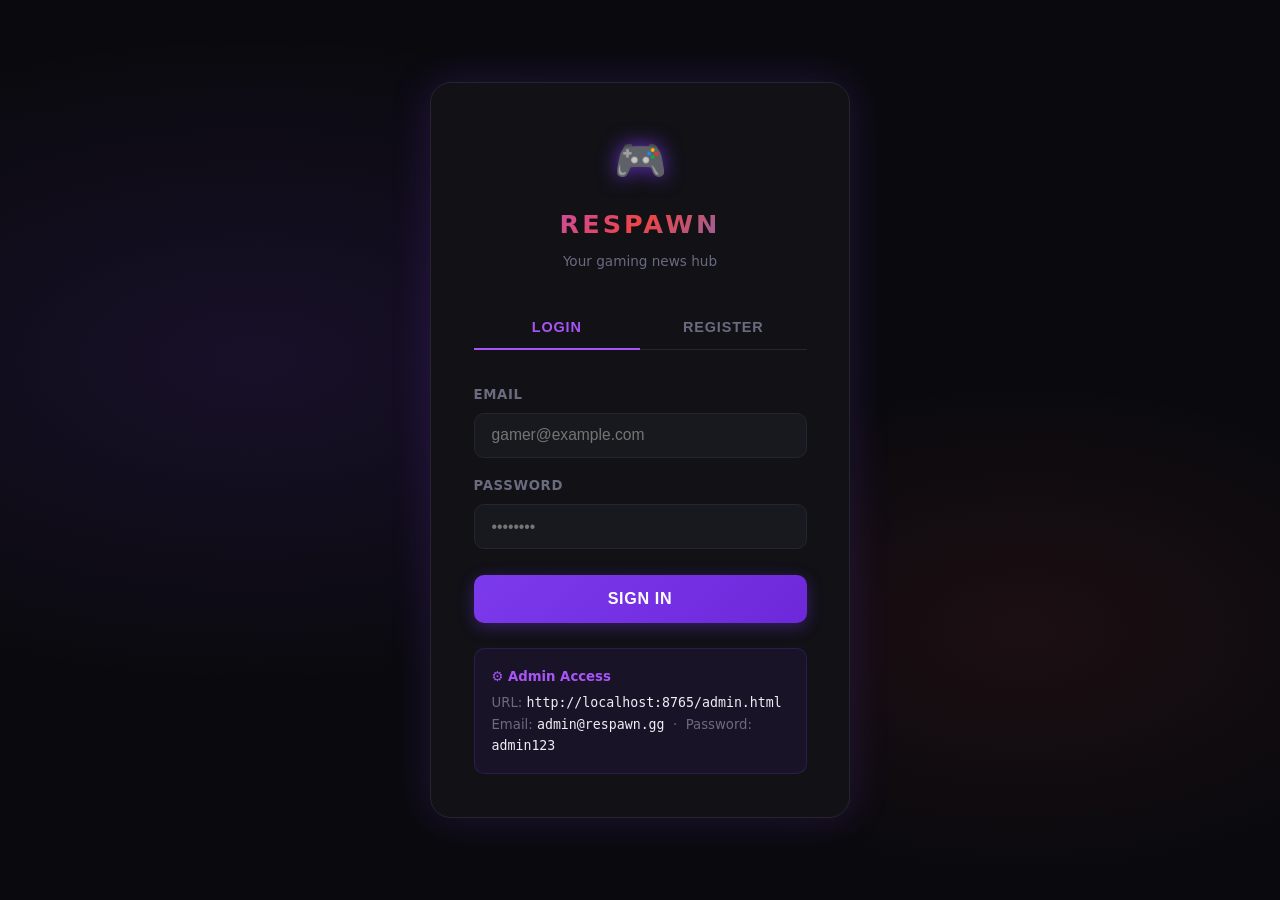
==== frontend/admin.html @ 0dabea5b "Initial commit — RESPAWN News gaming site Full-featured gaming news site: articles, reviews, comment" ====
<!DOCTYPE html>
<html lang="en">
<head>
  <meta charset="UTF-8" />
  <meta name="viewport" content="width=device-width, initial-scale=1.0" />
  <title>RESPAWN — Admin Panel</title>
  <link rel="stylesheet" href="style.css" />
  <style>
    /* ── Admin layout ─────────────────────────────────────────── */
    .admin-wrap {
      min-height: 100vh;
      background: var(--bg);
    }

    /* ── Admin topbar ─────────────────────────────────────────── */
    .admin-topbar {
      background: #0f0f0f;
      border-bottom: 2px solid #a855f7;
      padding: .85rem 2rem;
      display: flex; align-items: center; justify-content: space-between;
      gap: 1rem; position: sticky; top: 0; z-index: 100;
    }
    .admin-brand {
      display: flex; align-items: center; gap: .6rem;
      font-size: 1.1rem; font-weight: 900; letter-spacing: .05em;
      text-decoration: none; color: #fff;
    }
    .admin-brand .badge {
      background: #a855f7; color: #fff;
      font-size: .65rem; font-weight: 700;
      padding: .2rem .55rem; border-radius: 4px;
      letter-spacing: .06em;
    }
    .admin-topbar-right {
      display: flex; align-items: center; gap: 1rem;
    }
    .admin-topbar-right span {
      font-size: .85rem; color: var(--muted);
    }
    .btn-back {
      font-size: .8rem; font-weight: 700; color: var(--muted);
      background: var(--surface); border: 1px solid var(--border);
      padding: .45rem .9rem; border-radius: 6px; cursor: pointer;
      text-decoration: none; transition: color .15s, border-color .15s;
    }
    .btn-back:hover { color: #fff; border-color: #555; }
    .btn-logout-sm {
      font-size: .8rem; font-weight: 700; color: #ef4444;
      background: transparent; border: 1px solid #ef4444;
      padding: .45rem .9rem; border-radius: 6px; cursor: pointer;
      transition: background .15s;
    }
    .btn-logout-sm:hover { background: rgba(239,68,68,.12); }

    /* ── Admin body ───────────────────────────────────────────── */
    .admin-body {
      max-width: 1240px; margin: 0 auto; padding: 2rem 2rem 4rem;
    }

    /* ── Stats bar ────────────────────────────────────────────── */
    .stats-bar {
      display: flex; gap: 1rem; margin-bottom: 2rem; flex-wrap: wrap;
    }
    .stat-card {
      background: var(--surface);
      border: 1px solid var(--border);
      border-radius: 10px; padding: 1rem 1.5rem;
      min-width: 130px; flex: 1;
    }
    .stat-num { font-size: 2rem; font-weight: 900; color: #a855f7; line-height: 1; }
    .stat-label { font-size: .75rem; color: var(--muted); margin-top: .25rem;
                  text-transform: uppercase; letter-spacing: .06em; }

    /* ── Section header ───────────────────────────────────────── */
    .admin-header {
      display: flex; align-items: center; justify-content: space-between;
      margin-bottom: 1.25rem; flex-wrap: wrap; gap: .75rem;
    }
    .admin-title {
      font-size: 1.3rem; font-weight: 900; letter-spacing: -.3px;
    }
    .btn-add {
      background: #a855f7; color: #fff; border: none;
      padding: .6rem 1.25rem; border-radius: 8px;
      font-size: .85rem; font-weight: 700; cursor: pointer;
      display: flex; align-items: center; gap: .4rem;
      transition: background .15s;
    }
    .btn-add:hover { background: #9333ea; }

    /* ── Search + filter bar ──────────────────────────────────── */
    .admin-filters {
      display: flex; gap: .75rem; margin-bottom: 1.25rem; flex-wrap: wrap;
    }
    .admin-search {
      flex: 1; min-width: 180px;
      background: var(--surface); border: 1px solid var(--border);
      color: #fff; border-radius: 8px; padding: .55rem 1rem;
      font-size: .875rem; outline: none;
    }
    .admin-search:focus { border-color: #a855f7; }
    .admin-cat-select {
      background: var(--surface); border: 1px solid var(--border);
      color: #fff; border-radius: 8px; padding: .55rem .9rem;
      font-size: .875rem; outline: none; cursor: pointer;
    }
    .admin-cat-select:focus { border-color: #a855f7; }

    /* ── Articles table ───────────────────────────────────────── */
    .articles-table-wrap {
      background: var(--surface);
      border: 1px solid var(--border);
      border-radius: 12px; overflow: hidden;
    }
    .articles-table {
      width: 100%; border-collapse: collapse;
      font-size: .85rem;
    }
    .articles-table thead { background: #111; }
    .articles-table th {
      padding: .85rem 1rem; text-align: left;
      font-size: .72rem; font-weight: 700;
      text-transform: uppercase; letter-spacing: .07em;
      color: var(--muted); border-bottom: 1px solid var(--border);
      white-space: nowrap;
    }
    .articles-table td {
      padding: .8rem 1rem; border-bottom: 1px solid #1e1e1e;
      vertical-align: middle;
    }
    .articles-table tr:last-child td { border-bottom: none; }
    .articles-table tr:hover td { background: rgba(255,255,255,.025); }

    .col-img { width: 56px; }
    .col-img img { width: 52px; height: 38px; object-fit: cover; border-radius: 5px; display: block; }
    .col-headline { max-width: 320px; }
    .col-headline strong { display: block; line-height: 1.35; margin-bottom: .2rem; }
    .col-headline span { font-size: .75rem; color: var(--muted); }
    .col-cat { white-space: nowrap; }
    .col-score { white-space: nowrap; text-align: center; }
    .col-featured { text-align: center; }
    .col-actions { white-space: nowrap; text-align: right; }

    .feat-badge {
      display: inline-block;
      background: rgba(168,85,247,.2); color: #a855f7;
      font-size: .7rem; font-weight: 700; padding: .2rem .5rem;
      border-radius: 4px; letter-spacing: .04em;
    }
    .score-chip {
      background: rgba(250,204,21,.15); color: #fbbf24;
      font-size: .75rem; font-weight: 700; padding: .15rem .45rem;
      border-radius: 4px;
    }
    .btn-edit, .btn-del {
      padding: .38rem .75rem; border-radius: 6px;
      font-size: .78rem; font-weight: 700; cursor: pointer; border: none;
    }
    .btn-edit {
      background: rgba(168,85,247,.18); color: #a855f7;
      margin-right: .35rem;
      transition: background .15s;
    }
    .btn-edit:hover { background: rgba(168,85,247,.35); }
    .btn-del {
      background: rgba(239,68,68,.15); color: #ef4444;
      transition: background .15s;
    }
    .btn-del:hover { background: rgba(239,68,68,.3); }

    .table-empty {
      text-align: center; padding: 3rem; color: var(--muted); font-size: .95rem;
    }

    /* ── Pagination ───────────────────────────────────────────── */
    .pagination {
      display: flex; justify-content: flex-end; align-items: center;
      gap: .5rem; margin-top: 1rem; font-size: .82rem;
    }
    .page-btn {
      background: var(--surface); border: 1px solid var(--border);
      color: #fff; padding: .35rem .75rem; border-radius: 6px;
      cursor: pointer; font-size: .8rem; transition: border-color .15s;
    }
    .page-btn:hover:not(:disabled) { border-color: #a855f7; }
    .page-btn:disabled { opacity: .35; cursor: not-allowed; }
    .page-btn.active { background: #a855f7; border-color: #a855f7; }
    .page-info { color: var(--muted); }

    /* ── Modal overlay ────────────────────────────────────────── */
    .modal-overlay {
      position: fixed; inset: 0;
      background: rgba(0,0,0,.75);
      display: flex; align-items: center; justify-content: center;
      z-index: 999; opacity: 0; pointer-events: none;
      transition: opacity .2s;
    }
    .modal-overlay.open { opacity: 1; pointer-events: auto; }

    .modal {
      background: #141414;
      border: 1px solid var(--border);
      border-radius: 14px;
      width: min(680px, 96vw);
      max-height: 90vh; overflow-y: auto;
      padding: 2rem;
      transform: translateY(20px);
      transition: transform .2s;
    }
    .modal-overlay.open .modal { transform: translateY(0); }

    .modal-header {
      display: flex; align-items: center; justify-content: space-between;
      margin-bottom: 1.5rem;
    }
    .modal-title { font-size: 1.15rem; font-weight: 900; }
    .modal-close {
      background: none; border: none; color: var(--muted);
      font-size: 1.5rem; cursor: pointer; line-height: 1;
      padding: .1rem .4rem;
    }
    .modal-close:hover { color: #fff; }

    /* ── Form inside modal ────────────────────────────────────── */
    .form-row {
      display: grid; grid-template-columns: 1fr 1fr; gap: 1rem;
      margin-bottom: 1rem;
    }
    .form-row.full { grid-template-columns: 1fr; }
    .form-group label {
      display: block; font-size: .75rem; font-weight: 700;
      color: var(--muted); text-transform: uppercase;
      letter-spacing: .06em; margin-bottom: .4rem;
    }
    .form-group input,
    .form-group select,
    .form-group textarea {
      width: 100%; background: #0e0e0e;
      border: 1px solid var(--border);
      color: #fff; border-radius: 8px;
      padding: .6rem .85rem; font-size: .875rem;
      outline: none; box-sizing: border-box;
      font-family: inherit;
    }
    .form-group input:focus,
    .form-group select:focus,
    .form-group textarea:focus { border-color: #a855f7; }
    .form-group textarea { resize: vertical; min-height: 80px; }
    .form-group select { cursor: pointer; }

    .form-check {
      display: flex; align-items: center; gap: .5rem;
      margin-top: .5rem;
    }
    .form-check input { width: auto; margin: 0; }
    .form-check label {
      font-size: .85rem; color: #ccc;
      text-transform: none; letter-spacing: 0; margin: 0;
    }

    /* Image preview inside form */
    .img-preview-wrap {
      margin-top: .5rem; border-radius: 8px; overflow: hidden;
      height: 90px; background: #0e0e0e;
      border: 1px solid var(--border);
    }
    .img-preview-wrap img {
      width: 100%; height: 100%; object-fit: cover;
      display: block; transition: opacity .2s;
    }

    .modal-footer {
      display: flex; justify-content: flex-end; gap: .75rem;
      margin-top: 1.75rem;
    }
    .btn-cancel {
      background: var(--surface); color: var(--muted);
      border: 1px solid var(--border);
      padding: .6rem 1.25rem; border-radius: 8px;
      font-size: .875rem; font-weight: 700; cursor: pointer;
    }
    .btn-cancel:hover { color: #fff; }
    .btn-save {
      background: #a855f7; color: #fff; border: none;
      padding: .6rem 1.5rem; border-radius: 8px;
      font-size: .875rem; font-weight: 700; cursor: pointer;
      transition: background .15s;
    }
    .btn-save:hover { background: #9333ea; }
    .btn-save:disabled { opacity: .5; cursor: not-allowed; }

    /* ── Delete confirm modal ─────────────────────────────────── */
    .del-modal {
      background: #141414; border: 1px solid var(--border);
      border-radius: 14px; width: min(420px, 94vw);
      padding: 2rem; text-align: center;
    }
    .del-icon { font-size: 2.5rem; margin-bottom: .75rem; }
    .del-modal h3 { font-size: 1.1rem; margin-bottom: .5rem; }
    .del-modal p { color: var(--muted); font-size: .875rem; margin-bottom: 1.5rem; }
    .del-modal-btns { display: flex; gap: .75rem; justify-content: center; }
    .btn-confirm-del {
      background: #ef4444; color: #fff; border: none;
      padding: .6rem 1.5rem; border-radius: 8px;
      font-size: .875rem; font-weight: 700; cursor: pointer;
    }
    .btn-confirm-del:hover { background: #dc2626; }

    /* ── Toast notification ───────────────────────────────────── */
    .toast {
      position: fixed; bottom: 2rem; right: 2rem;
      background: #1e1e1e; border: 1px solid var(--border);
      border-left: 4px solid #a855f7;
      color: #fff; padding: .85rem 1.25rem;
      border-radius: 10px; font-size: .875rem; font-weight: 600;
      z-index: 9999; transform: translateY(100px);
      opacity: 0; transition: transform .3s, opacity .3s;
      max-width: 320px;
    }
    .toast.show { transform: translateY(0); opacity: 1; }
    .toast.error { border-left-color: #ef4444; }
    .toast.success { border-left-color: #22c55e; }
  </style>
</head>
<body>
<div class="admin-wrap">

  <!-- ── Top bar ───────────────────────────────────────────────── -->
  <div class="admin-topbar">
    <a href="home.html" class="admin-brand">
      🎮 RESPAWN <span class="badge">ADMIN</span>
    </a>
    <div class="admin-topbar-right">
      <span id="adminWelcome"></span>
      <a href="home.html" class="btn-back">← Back to Site</a>
      <button class="btn-logout-sm" id="logoutBtn">Logout</button>
    </div>
  </div>

  <!-- ── Body ──────────────────────────────────────────────────── -->
  <div class="admin-body">

    <!-- Stats -->
    <div class="stats-bar" id="statsBar">
      <div class="stat-card"><div class="stat-num" id="statTotal">—</div><div class="stat-label">Total Articles</div></div>
      <div class="stat-card"><div class="stat-num" id="statFeatured">—</div><div class="stat-label">Featured</div></div>
      <div class="stat-card"><div class="stat-num" id="statReviews">—</div><div class="stat-label">Reviews</div></div>
      <div class="stat-card"><div class="stat-num" id="statCategories">—</div><div class="stat-label">Categories</div></div>
    </div>

    <!-- Table header -->
    <div class="admin-header">
      <div class="admin-title">Articles Management</div>
      <button class="btn-add" id="addBtn">＋ New Article</button>
    </div>

    <!-- Filters -->
    <div class="admin-filters">
      <input class="admin-search" id="searchInput" placeholder="🔍  Search articles…" />
      <select class="admin-cat-select" id="catFilter">
        <option value="">All Categories</option>
        <option>PlayStation</option>
        <option>Xbox</option>
        <option>Nintendo</option>
        <option>PC</option>
        <option>eSports</option>
        <option>Mobile</option>
      </select>
    </div>

    <!-- Table -->
    <div class="articles-table-wrap">
      <table class="articles-table">
        <thead>
          <tr>
            <th class="col-img">Img</th>
            <th class="col-headline">Headline</th>
            <th class="col-cat">Category</th>
            <th class="col-score">Score</th>
            <th class="col-featured">Featured</th>
            <th class="col-actions">Actions</th>
          </tr>
        </thead>
        <tbody id="articlesBody">
          <tr><td colspan="6" class="table-empty">Loading articles…</td></tr>
        </tbody>
      </table>
    </div>

    <!-- Pagination -->
    <div class="pagination" id="pagination"></div>

  </div><!-- /admin-body -->
</div><!-- /admin-wrap -->

<!-- ══════════════════════════════════════════════════════════
     Edit / Create Modal
══════════════════════════════════════════════════════════ -->
<div class="modal-overlay" id="editModal">
  <div class="modal">
    <div class="modal-header">
      <div class="modal-title" id="modalTitle">New Article</div>
      <button class="modal-close" id="modalClose">×</button>
    </div>

    <form id="articleForm" autocomplete="off">
      <input type="hidden" id="fieldId" />

      <div class="form-row">
        <div class="form-group">
          <label>Category *</label>
          <select id="fieldCategory" required>
            <option value="">— Select —</option>
            <option>PlayStation</option>
            <option>Xbox</option>
            <option>Nintendo</option>
            <option>PC</option>
            <option>eSports</option>
            <option>Mobile</option>
          </select>
        </div>
        <div class="form-group">
          <label>Tag *</label>
          <input id="fieldTag" type="text" placeholder="e.g. PS5, Review, Xbox Series X" required />
        </div>
      </div>

      <div class="form-row full">
        <div class="form-group">
          <label>Headline *</label>
          <input id="fieldHeadline" type="text" placeholder="Article title…" required />
        </div>
      </div>

      <div class="form-row full">
        <div class="form-group">
          <label>Summary *</label>
          <textarea id="fieldSummary" placeholder="Short article summary…" required></textarea>
        </div>
      </div>

      <div class="form-row">
        <div class="form-group">
          <label>Author *</label>
          <input id="fieldAuthor" type="text" placeholder="Author name" required />
        </div>
        <div class="form-group">
          <label>Date *</label>
          <input id="fieldDate" type="text" placeholder="e.g. Apr 12, 2026" required />
        </div>
      </div>

      <div class="form-row">
        <div class="form-group">
          <label>Score (optional, 0–10)</label>
          <input id="fieldScore" type="number" step="0.1" min="0" max="10" placeholder="Leave blank if N/A" />
        </div>
        <div class="form-group" style="display:flex;flex-direction:column;justify-content:flex-end;">
          <div class="form-check">
            <input id="fieldFeatured" type="checkbox" />
            <label for="fieldFeatured">Featured article (shown in hero)</label>
          </div>
        </div>
      </div>

      <div class="form-row full">
        <div class="form-group">
          <label>Image URL *</label>
          <input id="fieldImage" type="url" placeholder="https://…" required />
          <div class="img-preview-wrap" id="imgPreviewWrap">
            <img id="imgPreview" src="" alt="" />
          </div>
        </div>
      </div>

      <div class="form-row full">
        <div class="form-group">
          <label>Article Body</label>
          <textarea id="fieldBody" placeholder="Full article text… (separate paragraphs with a blank line)" style="min-height:160px"></textarea>
        </div>
      </div>
    </form>

    <div class="modal-footer">
      <button class="btn-cancel" id="modalCancel">Cancel</button>
      <button class="btn-save" id="savBtn">Save Article</button>
    </div>
  </div>
</div>

<!-- ══════════════════════════════════════════════════════════
     Delete Confirm Modal
══════════════════════════════════════════════════════════ -->
<div class="modal-overlay" id="delModal">
  <div class="del-modal">
    <div class="del-icon">🗑️</div>
    <h3>Delete Article?</h3>
    <p id="delModalMsg">This action cannot be undone.</p>
    <div class="del-modal-btns">
      <button class="btn-cancel" id="delCancel">Cancel</button>
      <button class="btn-confirm-del" id="delConfirm">Delete</button>
    </div>
  </div>
</div>

<!-- ── Toast ──────────────────────────────────────────────── -->
<div class="toast" id="toast"></div>

<!-- ─────────────────────────────────────────────────────────
     Script
───────────────────────────────────────────────────────── -->
<script>
const API = 'http://localhost:8765';
const PER_PAGE = 15;

// ── Auth guard — must be logged in AND role=admin ──────────────────────────
const token = localStorage.getItem('respawn_token');
const user  = JSON.parse(localStorage.getItem('respawn_user') || '{}');

if (!token || user.role !== 'admin') {
  alert('Access denied. Admin role required.');
  window.location.replace('index.html');
}

document.getElementById('adminWelcome').textContent = 'Welcome, ' + (user.username || 'Admin');

document.getElementById('logoutBtn').addEventListener('click', async () => {
  await fetch(API + '/api/auth/logout', {
    method: 'POST',
    headers: { Authorization: 'Bearer ' + token }
  }).catch(() => {});
  localStorage.clear();
  window.location.replace('index.html');
});

// ── API helpers ────────────────────────────────────────────────────────────
async function apiReq(path, options = {}) {
  return fetch(API + path, {
    ...options,
    headers: {
      'Content-Type': 'application/json',
      Authorization: 'Bearer ' + token,
      ...(options.headers || {}),
    },
  });
}

// ── Toast ──────────────────────────────────────────────────────────────────
let _toastTimer = null;
function showToast(msg, type = 'success') {
  const t = document.getElementById('toast');
  t.textContent = msg;
  t.className = 'toast show ' + type;
  clearTimeout(_toastTimer);
  _toastTimer = setTimeout(() => t.classList.remove('show'), 3200);
}

// ── State ──────────────────────────────────────────────────────────────────
let allArticles = [];     // full list from API
let filtered    = [];     // after search/cat filter
let currentPage = 1;

// ── Load articles ──────────────────────────────────────────────────────────
async function loadArticles() {
  try {
    const res  = await apiReq('/api/admin/news');
    const data = await res.json();
    if (!res.ok) throw new Error(data.error || 'Failed');
    allArticles = data.articles || [];
    applyFilters();
    updateStats();
  } catch (e) {
    document.getElementById('articlesBody').innerHTML =
      `<tr><td colspan="6" class="table-empty" style="color:#ef4444">Error: ${esc(e.message)}</td></tr>`;
  }
}

// ── Stats ──────────────────────────────────────────────────────────────────
function updateStats() {
  document.getElementById('statTotal').textContent    = allArticles.length;
  document.getElementById('statFeatured').textContent = allArticles.filter(a => a.featured).length;
  document.getElementById('statReviews').textContent  = allArticles.filter(a => a.score !== null && a.score !== undefined).length;
  const cats = new Set(allArticles.map(a => a.category));
  document.getElementById('statCategories').textContent = cats.size;
}

// ── Filters ────────────────────────────────────────────────────────────────
function applyFilters() {
  const q   = document.getElementById('searchInput').value.trim().toLowerCase();
  const cat = document.getElementById('catFilter').value;

  filtered = allArticles.filter(a => {
    const matchCat = !cat || a.category === cat;
    const matchQ   = !q || a.headline.toLowerCase().includes(q) ||
                          a.author.toLowerCase().includes(q) ||
                          a.tag.toLowerCase().includes(q);
    return matchCat && matchQ;
  });

  currentPage = 1;
  renderTable();
  renderPagination();
}

document.getElementById('searchInput').addEventListener('input', applyFilters);
document.getElementById('catFilter').addEventListener('change', applyFilters);

// ── Table render ───────────────────────────────────────────────────────────
function renderTable() {
  const tbody = document.getElementById('articlesBody');
  if (!filtered.length) {
    tbody.innerHTML = '<tr><td colspan="6" class="table-empty">No articles found.</td></tr>';
    return;
  }

  const start  = (currentPage - 1) * PER_PAGE;
  const paged  = filtered.slice(start, start + PER_PAGE);

  tbody.innerHTML = paged.map(a => `
    <tr>
      <td class="col-img">
        <img src="${esc(a.image)}" alt="" onerror="this.style.opacity=.2" />
      </td>
      <td class="col-headline">
        <strong>${esc(a.headline)}</strong>
        <span>${esc(a.author)} · ${esc(a.date)}</span>
      </td>
      <td class="col-cat">
        <span class="tile__tag ${esc(a.tag_class)}">${esc(a.category)}</span>
      </td>
      <td class="col-score">
        ${a.score !== null && a.score !== undefined
          ? `<span class="score-chip">⭐ ${Number(a.score).toFixed(1)}</span>`
          : '<span style="color:#444">—</span>'}
      </td>
      <td class="col-featured">
        ${a.featured ? '<span class="feat-badge">★ Featured</span>' : '<span style="color:#333">—</span>'}
      </td>
      <td class="col-actions">
        <button class="btn-edit" onclick="openEdit(${a.id})">✏️ Edit</button>
        <button class="btn-del"  onclick="openDelete(${a.id})">🗑️ Del</button>
      </td>
    </tr>
  `).join('');
}

// ── Pagination ─────────────────────────────────────────────────────────────
function renderPagination() {
  const total = Math.ceil(filtered.length / PER_PAGE);
  const pag   = document.getElementById('pagination');

  if (total <= 1) { pag.innerHTML = ''; return; }

  let html = `<span class="page-info">${filtered.length} articles</span> `;
  html += `<button class="page-btn" onclick="goPage(${currentPage-1})" ${currentPage===1?'disabled':''}>‹</button> `;

  for (let i = 1; i <= total; i++) {
    html += `<button class="page-btn ${i===currentPage?'active':''}" onclick="goPage(${i})">${i}</button> `;
  }
  html += `<button class="page-btn" onclick="goPage(${currentPage+1})" ${currentPage===total?'disabled':''}>›</button>`;
  pag.innerHTML = html;
}

function goPage(n) {
  const total = Math.ceil(filtered.length / PER_PAGE);
  if (n < 1 || n > total) return;
  currentPage = n;
  renderTable();
  renderPagination();
  window.scrollTo({ top: 0, behavior: 'smooth' });
}

// ── Escape HTML ────────────────────────────────────────────────────────────
function esc(s) {
  return String(s || '').replace(/&/g,'&amp;').replace(/</g,'&lt;').replace(/>/g,'&gt;').replace(/"/g,'&quot;');
}

// ── Modal open/close ───────────────────────────────────────────────────────
const editModal = document.getElementById('editModal');

function openModal() { editModal.classList.add('open'); }
function closeModal() {
  editModal.classList.remove('open');
  document.getElementById('articleForm').reset();
  document.getElementById('fieldId').value = '';
  document.getElementById('imgPreview').src = '';
}

document.getElementById('modalClose').addEventListener('click',  closeModal);
document.getElementById('modalCancel').addEventListener('click', closeModal);
editModal.addEventListener('click', e => { if (e.target === editModal) closeModal(); });

// ── Open create ────────────────────────────────────────────────────────────
document.getElementById('addBtn').addEventListener('click', () => {
  document.getElementById('modalTitle').textContent = '✨ New Article';
  document.getElementById('fieldDate').value = new Date().toLocaleDateString('en-US', { month:'short', day:'numeric', year:'numeric' });
  openModal();
});

// ── Open edit ──────────────────────────────────────────────────────────────
function openEdit(id) {
  const a = allArticles.find(x => x.id === id);
  if (!a) return;
  document.getElementById('modalTitle').textContent  = '✏️ Edit Article';
  document.getElementById('fieldId').value           = a.id;
  document.getElementById('fieldCategory').value     = a.category;
  document.getElementById('fieldTag').value          = a.tag;
  document.getElementById('fieldHeadline').value     = a.headline;
  document.getElementById('fieldSummary').value      = a.summary;
  document.getElementById('fieldAuthor').value       = a.author;
  document.getElementById('fieldDate').value         = a.date;
  document.getElementById('fieldScore').value        = a.score ?? '';
  document.getElementById('fieldFeatured').checked   = !!a.featured;
  document.getElementById('fieldImage').value        = a.image;
  document.getElementById('imgPreview').src          = a.image;
  document.getElementById('fieldBody').value         = a.body || '';
  openModal();
}

// ── Live image preview ─────────────────────────────────────────────────────
document.getElementById('fieldImage').addEventListener('input', e => {
  document.getElementById('imgPreview').src = e.target.value;
});

// ── Save (create or update) ────────────────────────────────────────────────
document.getElementById('savBtn').addEventListener('click', async () => {
  const form = document.getElementById('articleForm');
  if (!form.reportValidity()) return;

  const id       = document.getElementById('fieldId').value;
  const category = document.getElementById('fieldCategory').value;
  const scoreVal = document.getElementById('fieldScore').value.trim();

  const payload = {
    category,
    tag:      document.getElementById('fieldTag').value.trim(),
    headline: document.getElementById('fieldHeadline').value.trim(),
    summary:  document.getElementById('fieldSummary').value.trim(),
    author:   document.getElementById('fieldAuthor').value.trim(),
    date:     document.getElementById('fieldDate').value.trim(),
    image:    document.getElementById('fieldImage').value.trim(),
    score:    scoreVal !== '' ? parseFloat(scoreVal) : null,
    featured: document.getElementById('fieldFeatured').checked,
    body:     document.getElementById('fieldBody').value.trim(),
  };

  const btn = document.getElementById('savBtn');
  btn.disabled = true; btn.textContent = 'Saving…';

  try {
    let res;
    if (id) {
      res = await apiReq(`/api/admin/news/${id}`, { method: 'PUT', body: JSON.stringify(payload) });
    } else {
      res = await apiReq('/api/admin/news', { method: 'POST', body: JSON.stringify(payload) });
    }

    const data = await res.json();
    if (!res.ok) throw new Error(data.error || 'Save failed');

    closeModal();
    await loadArticles();
    showToast(id ? '✅ Article updated successfully' : '✅ Article created successfully', 'success');
  } catch (e) {
    showToast('❌ ' + e.message, 'error');
  } finally {
    btn.disabled = false; btn.textContent = 'Save Article';
  }
});

// ── Delete flow ────────────────────────────────────────────────────────────
const delModal = document.getElementById('delModal');
let pendingDeleteId = null;

function openDelete(id) {
  const a = allArticles.find(x => x.id === id);
  pendingDeleteId = id;
  document.getElementById('delModalMsg').textContent =
    `"${a ? a.headline : 'this article'}" will be permanently removed.`;
  delModal.classList.add('open');
}

document.getElementById('delCancel').addEventListener('click', () => {
  delModal.classList.remove('open');
  pendingDeleteId = null;
});
delModal.addEventListener('click', e => {
  if (e.target === delModal) { delModal.classList.remove('open'); pendingDeleteId = null; }
});

document.getElementById('delConfirm').addEventListener('click', async () => {
  if (!pendingDeleteId) return;
  const btn = document.getElementById('delConfirm');
  btn.disabled = true; btn.textContent = 'Deleting…';
  try {
    const res = await apiReq(`/api/admin/news/${pendingDeleteId}`, { method: 'DELETE' });
    const data = await res.json();
    if (!res.ok) throw new Error(data.error || 'Delete failed');
    delModal.classList.remove('open');
    pendingDeleteId = null;
    await loadArticles();
    showToast('🗑️ Article deleted', 'success');
  } catch (e) {
    showToast('❌ ' + e.message, 'error');
  } finally {
    btn.disabled = false; btn.textContent = 'Delete';
  }
});

// ── Boot ───────────────────────────────────────────────────────────────────
loadArticles();
</script>

</body>
</html>
---- frontend/style.css ----
/* ══════════════════════════════════════════════════════
   RESPAWN NEWS — Global Styles
   ══════════════════════════════════════════════════════ */

*, *::before, *::after { box-sizing: border-box; margin: 0; padding: 0; }

:root {
  --bg:        #0a0a0e;
  --surface:   #111116;
  --surface2:  #18181f;
  --border:    #252530;
  --accent:    #7c3aed;
  --accent2:   #ef4444;
  --accent3:   #22c55e;
  --accent4:   #3b82f6;
  --text:      #eeeef4;
  --muted:     #6b6b80;
  --tag-bg:    rgba(124,58,237,.15);
  --tag-text:  #b08aff;
  --radius:    14px;
  --glow:      0 0 40px rgba(124,58,237,.2);
}

html {
  scroll-behavior: smooth;
  font-size: 17px;
}

body {
  font-family: 'Segoe UI', system-ui, -apple-system, sans-serif;
  background-color: var(--bg);
  background-image:
    radial-gradient(circle at 1px 1px, rgba(124,58,237,.07) 1px, transparent 0),
    radial-gradient(circle at 17px 17px, rgba(124,58,237,.04) 1px, transparent 0);
  background-size: 32px 32px;
  color: var(--text);
  min-height: 100vh;
  line-height: 1.65;
}

::-webkit-scrollbar { width: 6px; }
::-webkit-scrollbar-track { background: var(--bg); }
::-webkit-scrollbar-thumb { background: var(--border); border-radius: 3px; }

a { color: inherit; text-decoration: none; }

/* ── Navbar ─────────────────────────────────────────────── */
nav {
  position: sticky; top: 0; z-index: 100;
  background: rgba(10,10,14,.88);
  backdrop-filter: blur(18px);
  border-bottom: 1px solid var(--border);
  padding: 0 2rem;
  display: flex; align-items: center; justify-content: space-between;
  height: 60px;
}

.nav-logo {
  font-size: 1.22rem; font-weight: 900;
  letter-spacing: 2px; text-transform: uppercase;
  color: var(--text);
  display: flex; align-items: center; gap: .55rem;
  text-decoration: none;
}

.nav-logo .controller-icon {
  font-size: 1.3rem;
  filter: drop-shadow(0 0 6px rgba(124,58,237,.8));
  animation: float 3s ease-in-out infinite;
}

.nav-logo .brand-text {
  background: linear-gradient(135deg, #a855f7, #ef4444, #3b82f6);
  -webkit-background-clip: text; -webkit-text-fill-color: transparent;
  background-clip: text;
}

@keyframes float {
  0%,100% { transform: translateY(0); }
  50%      { transform: translateY(-4px); }
}

.nav-links {
  display: flex; align-items: center; gap: .25rem;
}

.nav-links a {
  padding: .4rem .9rem;
  border-radius: 8px;
  font-size: .8rem; font-weight: 600;
  letter-spacing: .04em; text-transform: uppercase;
  color: var(--muted);
  transition: color .2s, background .2s;
}

.nav-links a:hover,
.nav-links a.active {
  color: var(--text); background: var(--surface2);
}

.nav-links a.active {
  color: #a855f7;
}

.nav-right {
  display: flex; align-items: center; gap: .75rem;
}

.nav-user {
  display: flex; align-items: center; gap: .5rem;
  font-size: .82rem; color: var(--muted);
}

.nav-avatar {
  width: 32px; height: 32px;
  border-radius: 50%;
  background: linear-gradient(135deg, #7c3aed, #ef4444);
  display: flex; align-items: center; justify-content: center;
  font-size: .85rem; font-weight: 700; color: #fff;
}

.btn-logout {
  padding: .35rem .8rem;
  border: 1px solid var(--border);
  background: transparent;
  color: var(--muted);
  border-radius: 8px;
  font-size: .75rem; font-weight: 600;
  letter-spacing: .04em; text-transform: uppercase;
  cursor: pointer;
  transition: color .2s, border-color .2s;
}
.btn-logout:hover { color: var(--text); border-color: var(--text); }

.btn-admin {
  padding: .35rem .8rem;
  border: 1px solid #a855f7;
  background: rgba(168,85,247,.12);
  color: #a855f7;
  border-radius: 7px;
  font-size: .78rem;
  font-weight: 700;
  cursor: pointer;
  text-decoration: none;
  transition: background .2s, color .2s;
}
.btn-admin:hover { background: rgba(168,85,247,.3); color: #fff; }

/* ── Page wrapper ────────────────────────────────────────── */
.page { max-width: 1200px; margin: 0 auto; padding: 2rem; }

/* ── Section title ───────────────────────────────────────── */
.section-title {
  font-size: .88rem; font-weight: 800;
  letter-spacing: .1em; text-transform: uppercase;
  color: var(--muted);
  margin-bottom: 1.2rem;
  display: flex; align-items: center; gap: .7rem;
}
.section-title::after {
  content: ''; flex: 1; height: 1px; background: var(--border);
}

/* ── Tags ────────────────────────────────────────────────── */
.tile__tag {
  display: inline-flex; align-items: center; gap: .3rem;
  background: var(--tag-bg); color: var(--tag-text);
  font-size: .7rem; font-weight: 800;
  letter-spacing: .08em; text-transform: uppercase;
  padding: .25rem .65rem; border-radius: 4px; margin-bottom: .75rem;
}
.tag-ps      { background: rgba(29,78,216,.2);   color: #93c5fd; }
.tag-xbox    { background: rgba(21,128,61,.2);   color: #86efac; }
.tag-nin     { background: rgba(220,38,38,.2);   color: #fca5a5; }
.tag-pc      { background: rgba(37,99,235,.2);   color: #bfdbfe; }
.tag-esports { background: rgba(147,51,234,.2);  color: #d8b4fe; }
.tag-mobile  { background: rgba(217,119,6,.2);   color: #fcd34d; }

/* ── Featured grid ───────────────────────────────────────── */
.featured-grid {
  display: grid;
  grid-template-columns: 2fr 1fr;
  grid-template-rows: auto auto;
  gap: 2px;
  background: var(--border);
  border: 1px solid var(--border);
  border-radius: var(--radius);
  overflow: hidden;
  margin-bottom: 2.5rem;
}

.tile {
  background: var(--surface); position: relative;
  overflow: hidden; cursor: pointer;
  transition: background .2s;
}
.tile:hover { background: var(--surface2); }

.tile--hero {
  grid-row: 1 / 3;
  min-height: 500px;
  display: flex; flex-direction: column; justify-content: flex-end;
}

.tile__img {
  position: absolute; inset: 0; width: 100%; height: 100%;
  object-fit: cover; opacity: .4;
  transition: opacity .4s, transform .5s;
}
.tile:hover .tile__img { opacity: .52; transform: scale(1.04); }

.tile--hero::before {
  content: ''; position: absolute; inset: 0;
  background: linear-gradient(to top, rgba(10,10,14,.98) 38%, rgba(10,10,14,.2) 100%);
  z-index: 1;
}
.tile--sm::before {
  content: ''; position: absolute; inset: 0;
  background: linear-gradient(to top, rgba(10,10,14,.96) 30%, transparent 100%);
  z-index: 1;
}
.tile--sm {
  min-height: 242px;
  display: flex; flex-direction: column; justify-content: flex-end;
}
.tile__body { position: relative; z-index: 2; padding: 1.7rem; }
.tile__headline {
  font-size: 1.45rem; font-weight: 800;
  line-height: 1.2; letter-spacing: -.4px;
  margin-bottom: .5rem; color: var(--text);
}
.tile--sm .tile__headline { font-size: 1.02rem; font-weight: 700; }
.tile__meta {
  display: flex; align-items: center; gap: .55rem;
  font-size: .75rem; color: var(--muted);
}
.tile__meta .sep { opacity: .4; }
.tile__read-btn {
  margin-top: 1rem;
  display: inline-flex; align-items: center; gap: .4rem;
  font-size: .8rem; font-weight: 700; color: #a855f7;
  letter-spacing: .04em; text-transform: uppercase;
  transition: gap .2s;
}
.tile:hover .tile__read-btn { gap: .7rem; }
.tile--hero .tile__body::before {
  content: ''; display: block;
  width: 40px; height: 3px;
  background: linear-gradient(90deg, #a855f7, #ef4444);
  border-radius: 2px; margin-bottom: 1rem;
}
.score-badge {
  position: absolute; top: 1.2rem; right: 1.2rem; z-index: 3;
  background: rgba(10,10,14,.75); backdrop-filter: blur(6px);
  border: 1px solid rgba(255,255,255,.1);
  border-radius: 8px; padding: .4rem .7rem; text-align: center;
}
.score-badge .score-num {
  font-size: 1.5rem; font-weight: 900; line-height: 1; color: #facc15;
}
.score-badge .score-label {
  font-size: .6rem; font-weight: 700;
  letter-spacing: .06em; text-transform: uppercase; color: var(--muted);
}

/* ── Sub-news grid ───────────────────────────────────────── */
.sub-grid {
  display: grid;
  grid-template-columns: repeat(auto-fill, minmax(290px, 1fr));
  gap: 1.1rem;
}

.card {
  background: var(--surface);
  border: 1px solid var(--border);
  border-radius: var(--radius);
  overflow: hidden; cursor: pointer;
  transition: transform .22s, box-shadow .22s, border-color .22s;
  display: flex; flex-direction: column;
}
.card:hover {
  transform: translateY(-4px);
  box-shadow: 0 12px 32px rgba(0,0,0,.4);
  border-color: rgba(124,58,237,.35);
}
.card__img-wrap { width: 100%; height: 180px; overflow: hidden; position: relative; }
.card__img { width: 100%; height: 100%; object-fit: cover; opacity: .75; transition: opacity .3s, transform .4s; }
.card:hover .card__img { opacity: .9; transform: scale(1.05); }
.card__body { padding: 1.1rem; flex: 1; display: flex; flex-direction: column; }
.card__headline {
  font-size: .97rem; font-weight: 700; line-height: 1.3;
  margin-bottom: .5rem; flex: 1;
}
.card__summary { font-size: .8rem; color: var(--muted); line-height: 1.5; margin-bottom: .75rem; }
.card__meta { font-size: .72rem; color: var(--muted); display: flex; gap: .5rem; align-items: center; }
.card__score {
  margin-left: auto;
  font-size: .85rem; font-weight: 800; color: #facc15;
}

/* ── Category nav bar ────────────────────────────────────── */
.cat-bar {
  display: flex; gap: .5rem; margin-bottom: 2rem;
  flex-wrap: wrap;
}
.cat-btn {
  padding: .45rem 1.1rem;
  border: 1px solid var(--border);
  background: var(--surface);
  color: var(--muted);
  border-radius: 999px;
  font-size: .78rem; font-weight: 700;
  letter-spacing: .04em; text-transform: uppercase;
  cursor: pointer;
  transition: all .2s;
}
.cat-btn:hover, .cat-btn.active {
  background: var(--accent); border-color: var(--accent);
  color: #fff; box-shadow: 0 0 16px rgba(124,58,237,.4);
}

/* ── Category header ─────────────────────────────────────── */
.cat-header {
  padding: 3rem 0 2rem;
  border-bottom: 1px solid var(--border);
  margin-bottom: 2rem;
}
.cat-header__eyebrow {
  font-size: .75rem; font-weight: 800;
  letter-spacing: .14em; text-transform: uppercase;
  color: var(--muted); margin-bottom: .5rem;
}
.cat-header__title {
  font-size: 2.8rem; font-weight: 900;
  letter-spacing: -1px; line-height: 1;
}
.cat-header__count { font-size: .85rem; color: var(--muted); margin-top: .5rem; }

/* ── Auth page ───────────────────────────────────────────── */
.auth-wrap {
  min-height: 100vh;
  display: flex; align-items: center; justify-content: center;
  background:
    radial-gradient(ellipse 80% 60% at 20% 40%, rgba(124,58,237,.12) 0%, transparent 60%),
    radial-gradient(ellipse 60% 50% at 80% 70%, rgba(239,68,68,.08) 0%, transparent 55%),
    var(--bg);
  padding: 2rem;
}

.auth-card {
  width: 100%; max-width: 420px;
  background: var(--surface);
  border: 1px solid var(--border);
  border-radius: calc(var(--radius) * 1.5);
  padding: 2.5rem;
  box-shadow: var(--glow);
}

.auth-logo {
  text-align: center; margin-bottom: 2rem;
}
.auth-logo .icon { font-size: 2.5rem; display: block; margin-bottom: .4rem;
  filter: drop-shadow(0 0 10px rgba(124,58,237,.8)); animation: float 3s ease-in-out infinite; }
.auth-logo h1 {
  font-size: 1.5rem; font-weight: 900; letter-spacing: 3px; text-transform: uppercase;
  background: linear-gradient(135deg, #a855f7, #ef4444, #3b82f6);
  -webkit-background-clip: text; -webkit-text-fill-color: transparent; background-clip: text;
}
.auth-logo p { font-size: .8rem; color: var(--muted); margin-top: .3rem; }

.auth-tabs {
  display: flex; border-bottom: 1px solid var(--border); margin-bottom: 2rem;
}
.auth-tab {
  flex: 1; padding: .75rem;
  background: none; border: none; border-bottom: 2px solid transparent;
  color: var(--muted); font-size: .85rem; font-weight: 700;
  letter-spacing: .06em; text-transform: uppercase;
  cursor: pointer; transition: color .2s, border-color .2s;
  margin-bottom: -1px;
}
.auth-tab.active { color: #a855f7; border-bottom-color: #a855f7; }

.auth-form { display: none; flex-direction: column; gap: 1rem; }
.auth-form.visible { display: flex; }

.form-group { display: flex; flex-direction: column; gap: .4rem; }
.form-group label { font-size: .78rem; font-weight: 600; letter-spacing: .05em; text-transform: uppercase; color: var(--muted); }
.form-group input {
  background: var(--surface2);
  border: 1px solid var(--border);
  border-radius: 10px;
  padding: .75rem 1rem;
  color: var(--text); font-size: .92rem;
  transition: border-color .2s, box-shadow .2s;
  outline: none;
}
.form-group input:focus {
  border-color: #7c3aed;
  box-shadow: 0 0 0 3px rgba(124,58,237,.15);
}

.btn-primary {
  margin-top: .5rem;
  padding: .85rem;
  background: linear-gradient(135deg, #7c3aed, #6d28d9);
  border: none; border-radius: 10px;
  color: #fff; font-size: .95rem; font-weight: 700;
  letter-spacing: .04em; text-transform: uppercase;
  cursor: pointer;
  transition: opacity .2s, transform .15s, box-shadow .2s;
  box-shadow: 0 4px 16px rgba(124,58,237,.35);
}
.btn-primary:hover { opacity: .9; transform: translateY(-1px); box-shadow: 0 6px 20px rgba(124,58,237,.5); }
.btn-primary:active { transform: translateY(0); }
.btn-primary:disabled { opacity: .5; cursor: not-allowed; transform: none; }

.auth-error {
  background: rgba(239,68,68,.1);
  border: 1px solid rgba(239,68,68,.3);
  border-radius: 8px; padding: .65rem 1rem;
  font-size: .82rem; color: #fca5a5;
  display: none;
}
.auth-error.visible { display: block; }

.auth-success {
  background: rgba(34,197,94,.1);
  border: 1px solid rgba(34,197,94,.3);
  border-radius: 8px; padding: .65rem 1rem;
  font-size: .82rem; color: #86efac;
  display: none;
}
.auth-success.visible { display: block; }

/* ── Spinner ─────────────────────────────────────────────── */
.spinner {
  width: 40px; height: 40px;
  border: 3px solid var(--border);
  border-top-color: #7c3aed;
  border-radius: 50%;
  animation: spin .7s linear infinite;
  margin: 3rem auto;
}
@keyframes spin { to { transform: rotate(360deg); } }

/* ── Empty state ─────────────────────────────────────────── */
.empty {
  text-align: center; padding: 5rem 2rem;
  color: var(--muted); font-size: .95rem;
}
.empty .empty-icon { font-size: 3rem; display: block; margin-bottom: 1rem; opacity: .4; }

/* ── Footer ──────────────────────────────────────────────── */
.site-footer {
  border-top: 1px solid var(--border);
  background: var(--surface);
  padding: 3rem 2rem 2rem;
  margin-top: 4rem;
}
.footer-inner {
  max-width: 1200px; margin: 0 auto;
  display: grid;
  grid-template-columns: 2fr 1fr 1fr 1fr;
  gap: 2.5rem;
}
.footer-brand .nav-logo {
  font-size: 1.1rem; margin-bottom: .75rem; display: inline-flex;
}
.footer-brand p {
  font-size: .82rem; color: var(--muted); line-height: 1.6; max-width: 280px;
}
.footer-col h4 {
  font-size: .72rem; font-weight: 800;
  letter-spacing: .1em; text-transform: uppercase;
  color: var(--muted); margin-bottom: .9rem;
}
.footer-col ul { list-style: none; display: flex; flex-direction: column; gap: .45rem; }
.footer-col ul li a {
  font-size: .82rem; color: var(--muted);
  transition: color .15s;
}
.footer-col ul li a:hover { color: var(--text); }
.footer-bottom {
  max-width: 1200px; margin: 2rem auto 0;
  padding-top: 1.25rem;
  border-top: 1px solid var(--border);
  display: flex; align-items: center; justify-content: space-between;
  flex-wrap: wrap; gap: .75rem;
  font-size: .75rem; color: var(--muted);
}
.footer-bottom a { color: var(--muted); transition: color .15s; }
.footer-bottom a:hover { color: var(--text); }
.footer-socials { display: flex; gap: .75rem; }
.footer-socials a {
  width: 32px; height: 32px;
  border: 1px solid var(--border); border-radius: 8px;
  display: flex; align-items: center; justify-content: center;
  font-size: .9rem; color: var(--muted);
  transition: border-color .15s, color .15s;
}
.footer-socials a:hover { border-color: #a855f7; color: #a855f7; }

@media (max-width: 768px) {
  .footer-inner { grid-template-columns: 1fr 1fr; }
  .footer-brand { grid-column: 1 / -1; }
}
@media (max-width: 480px) {
  .footer-inner { grid-template-columns: 1fr; }
}

/* ── Responsive ──────────────────────────────────────────── */
@media (max-width: 768px) {
  .featured-grid { grid-template-columns: 1fr; }
  .tile--hero { min-height: 360px; }
  .tile--sm { min-height: 200px; }
  .nav-links { display: none; }
  .cat-header__title { font-size: 2rem; }
  .page { padding: 1.25rem; }
}
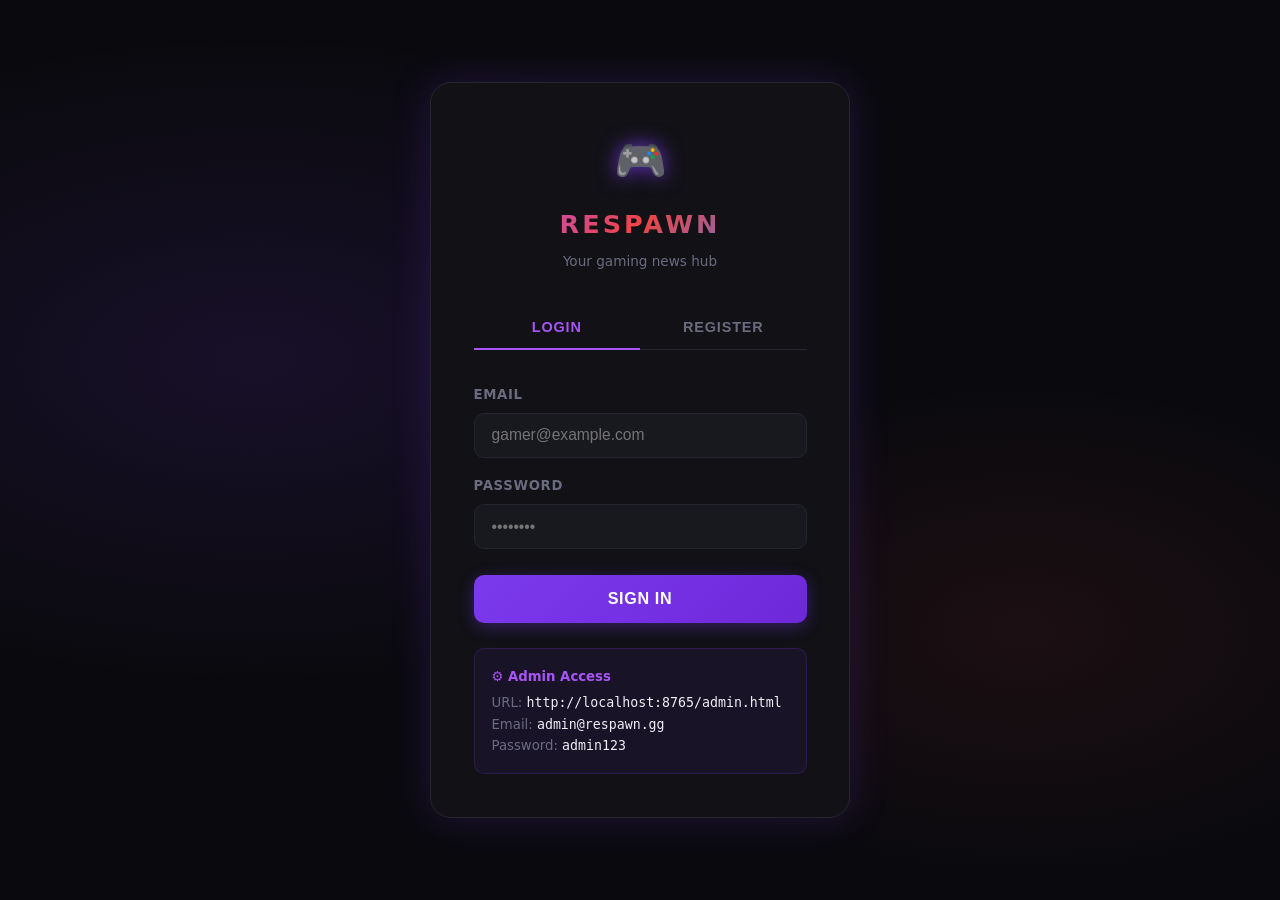
==== commit 9623c9ff: "More Responsiveness More Responsiveness" ====
--- a/frontend/admin.html
+++ b/frontend/admin.html
@@ -261,12 +261,37 @@
     /* Image preview inside form */
     .img-preview-wrap {
       margin-top: .5rem; border-radius: 8px; overflow: hidden;
-      height: 90px; background: #0e0e0e;
+      height: 160px; background: #0e0e0e;
       border: 1px solid var(--border);
-    }
+      position: relative; cursor: grab; user-select: none;
+    }
+    .img-preview-wrap.dragging { cursor: grabbing; }
     .img-preview-wrap img {
       width: 100%; height: 100%; object-fit: cover;
       display: block; transition: opacity .2s;
+      pointer-events: none;
+    }
+    .img-drag-badge {
+      position: absolute; bottom: 6px; right: 8px;
+      background: rgba(10,10,14,.8); backdrop-filter: blur(4px);
+      color: #a855f7; font-size: .65rem; font-weight: 700;
+      padding: .18rem .55rem; border-radius: 4px;
+      pointer-events: none; letter-spacing: .06em; text-transform: uppercase;
+      opacity: 0; transition: opacity .2s;
+    }
+    .img-preview-wrap:hover .img-drag-badge { opacity: 1; }
+    .img-drag-hint {
+      font-size: .72rem; color: #a855f7;
+      margin-top: .35rem; opacity: .85;
+    }
+    /* Crosshair overlay shown while dragging */
+    .img-drag-crosshair {
+      position: absolute; pointer-events: none; z-index: 5;
+      transform: translate(-50%, -50%);
+      width: 18px; height: 18px;
+      border: 2px solid rgba(168,85,247,.9);
+      border-radius: 50%;
+      box-shadow: 0 0 0 1px rgba(0,0,0,.6);
     }
 
     .modal-footer {
@@ -320,6 +345,29 @@
     .toast.show { transform: translateY(0); opacity: 1; }
     .toast.error { border-left-color: #ef4444; }
     .toast.success { border-left-color: #22c55e; }
+
+    /* ── Responsive ──────────────────────────────────────── */
+    @media (max-width: 768px) {
+      .admin-topbar { padding: .7rem 1rem; gap: .6rem; }
+      .admin-topbar-right span { display: none; }
+      .admin-body { padding: 1.2rem 1rem 3rem; }
+      .col-cat, .col-score, .col-featured { display: none; }
+      .col-headline { max-width: none; }
+      .form-row { grid-template-columns: 1fr; }
+      .stats-bar { gap: .6rem; }
+      .stat-card { padding: .75rem 1rem; min-width: 0; }
+      .stat-num { font-size: 1.5rem; }
+    }
+    @media (max-width: 480px) {
+      .admin-brand .badge { display: none; }
+      .btn-back { display: none; }
+      .admin-topbar-right { gap: .5rem; }
+      .articles-table th, .articles-table td { padding: .6rem .7rem; }
+      .btn-edit, .btn-del { padding: .3rem .55rem; font-size: .72rem; }
+      .modal { padding: 1.2rem; }
+      .modal-footer { flex-direction: column; }
+      .btn-cancel, .btn-save { width: 100%; text-align: center; }
+    }
   </style>
 </head>
 <body>
@@ -467,8 +515,13 @@
         <div class="form-group">
           <label>Image URL *</label>
           <input id="fieldImage" type="url" placeholder="https://…" required />
-          <div class="img-preview-wrap" id="imgPreviewWrap">
+          <input type="hidden" id="fieldImagePosition" value="50% 50%" />
+          <div class="img-preview-wrap" id="imgPreviewWrap" title="Drag to reposition focal point">
             <img id="imgPreview" src="" alt="" />
+            <div class="img-drag-badge" id="imgDragBadge">drag to reposition</div>
+          </div>
+          <div class="img-drag-hint" id="imgDragHint" style="display:none">
+            ✦ Focal point: <span id="imgPosDisplay">50% 50%</span> — drag the preview to adjust
           </div>
         </div>
       </div>
@@ -510,7 +563,7 @@
      Script
 ───────────────────────────────────────────────────────── -->
 <script>
-const API = 'http://localhost:8765';
+const API = `${location.protocol}//${location.hostname}:8765`;
 const PER_PAGE = 15;
 
 // ── Auth guard — must be logged in AND role=admin ──────────────────────────
@@ -684,6 +737,8 @@
   document.getElementById('articleForm').reset();
   document.getElementById('fieldId').value = '';
   document.getElementById('imgPreview').src = '';
+  setImagePosition('50% 50%');
+  document.getElementById('imgDragHint').style.display = 'none';
 }
 
 document.getElementById('modalClose').addEventListener('click',  closeModal);
@@ -714,12 +769,21 @@
   document.getElementById('fieldImage').value        = a.image;
   document.getElementById('imgPreview').src          = a.image;
   document.getElementById('fieldBody').value         = a.body || '';
+  setImagePosition(a.image_position || '50% 50%');
+  document.getElementById('imgDragHint').style.display = a.image ? '' : 'none';
   openModal();
 }
 
 // ── Live image preview ─────────────────────────────────────────────────────
 document.getElementById('fieldImage').addEventListener('input', e => {
-  document.getElementById('imgPreview').src = e.target.value;
+  const url = e.target.value.trim();
+  document.getElementById('imgPreview').src = url;
+  if (url) {
+    setImagePosition('50% 50%');
+    document.getElementById('imgDragHint').style.display = '';
+  } else {
+    document.getElementById('imgDragHint').style.display = 'none';
+  }
 });
 
 // ── Save (create or update) ────────────────────────────────────────────────
@@ -733,15 +797,16 @@
 
   const payload = {
     category,
-    tag:      document.getElementById('fieldTag').value.trim(),
-    headline: document.getElementById('fieldHeadline').value.trim(),
-    summary:  document.getElementById('fieldSummary').value.trim(),
-    author:   document.getElementById('fieldAuthor').value.trim(),
-    date:     document.getElementById('fieldDate').value.trim(),
-    image:    document.getElementById('fieldImage').value.trim(),
-    score:    scoreVal !== '' ? parseFloat(scoreVal) : null,
-    featured: document.getElementById('fieldFeatured').checked,
-    body:     document.getElementById('fieldBody').value.trim(),
+    tag:            document.getElementById('fieldTag').value.trim(),
+    headline:       document.getElementById('fieldHeadline').value.trim(),
+    summary:        document.getElementById('fieldSummary').value.trim(),
+    author:         document.getElementById('fieldAuthor').value.trim(),
+    date:           document.getElementById('fieldDate').value.trim(),
+    image:          document.getElementById('fieldImage').value.trim(),
+    image_position: document.getElementById('fieldImagePosition').value || '50% 50%',
+    score:          scoreVal !== '' ? parseFloat(scoreVal) : null,
+    featured:       document.getElementById('fieldFeatured').checked,
+    body:           document.getElementById('fieldBody').value.trim(),
   };
 
   const btn = document.getElementById('savBtn');
@@ -807,6 +872,92 @@
   }
 });
 
+// ── Image position helper ──────────────────────────────────────────────────
+function setImagePosition(pos) {
+  document.getElementById('fieldImagePosition').value = pos;
+  document.getElementById('imgPreview').style.objectPosition = pos;
+  document.getElementById('imgPosDisplay').textContent = pos;
+}
+
+// ── Image drag-to-reposition ───────────────────────────────────────────────
+(function () {
+  const wrap = document.getElementById('imgPreviewWrap');
+  let dragging = false;
+  let startX = 0, startY = 0;
+  let startPctX = 50, startPctY = 50;
+  let crosshair = null;
+
+  function getPct() {
+    const val = document.getElementById('fieldImagePosition').value || '50% 50%';
+    const parts = val.split(' ');
+    return [parseFloat(parts[0]) || 50, parseFloat(parts[1]) || 50];
+  }
+
+  wrap.addEventListener('mousedown', e => {
+    if (!document.getElementById('imgPreview').src) return;
+    e.preventDefault();
+    dragging = true;
+    wrap.classList.add('dragging');
+    startX = e.clientX;
+    startY = e.clientY;
+    [startPctX, startPctY] = getPct();
+
+    // Show crosshair
+    if (!crosshair) {
+      crosshair = document.createElement('div');
+      crosshair.className = 'img-drag-crosshair';
+      wrap.appendChild(crosshair);
+    }
+    const rect = wrap.getBoundingClientRect();
+    crosshair.style.left = (e.clientX - rect.left) + 'px';
+    crosshair.style.top  = (e.clientY - rect.top)  + 'px';
+    crosshair.style.display = 'block';
+  });
+
+  document.addEventListener('mousemove', e => {
+    if (!dragging) return;
+    const rect  = wrap.getBoundingClientRect();
+    const dx    = e.clientX - startX;
+    const dy    = e.clientY - startY;
+    const pctX  = Math.min(100, Math.max(0, startPctX + (dx / rect.width)  * 100));
+    const pctY  = Math.min(100, Math.max(0, startPctY + (dy / rect.height) * 100));
+    const pos   = `${Math.round(pctX)}% ${Math.round(pctY)}%`;
+    setImagePosition(pos);
+
+    if (crosshair) {
+      crosshair.style.left = (e.clientX - rect.left) + 'px';
+      crosshair.style.top  = (e.clientY - rect.top)  + 'px';
+    }
+  });
+
+  document.addEventListener('mouseup', () => {
+    if (!dragging) return;
+    dragging = false;
+    wrap.classList.remove('dragging');
+    if (crosshair) crosshair.style.display = 'none';
+  });
+
+  // Touch support
+  wrap.addEventListener('touchstart', e => {
+    if (!document.getElementById('imgPreview').src) return;
+    const t = e.touches[0];
+    dragging = true;
+    startX = t.clientX; startY = t.clientY;
+    [startPctX, startPctY] = getPct();
+  }, { passive: true });
+
+  document.addEventListener('touchmove', e => {
+    if (!dragging) return;
+    const t    = e.touches[0];
+    const rect = wrap.getBoundingClientRect();
+    const pctX = Math.min(100, Math.max(0, startPctX + ((t.clientX - startX) / rect.width)  * 100));
+    const pctY = Math.min(100, Math.max(0, startPctY + ((t.clientY - startY) / rect.height) * 100));
+    setImagePosition(`${Math.round(pctX)}% ${Math.round(pctY)}%`);
+  }, { passive: true });
+
+  document.addEventListener('touchend', () => { dragging = false; });
+})();
+
 // ── Boot ───────────────────────────────────────────────────────────────────
 loadArticles();
 </script>
--- a/frontend/style.css
+++ b/frontend/style.css
@@ -36,6 +36,7 @@
   color: var(--text);
   min-height: 100vh;
   line-height: 1.65;
+  overflow-x: hidden;
 }
 
 ::-webkit-scrollbar { width: 6px; }
@@ -433,6 +434,12 @@
 }
 .auth-success.visible { display: block; }
 
+/* ── Auth responsive ────────────────────────────────────── */
+@media (max-width: 480px) {
+  .auth-wrap { padding: 1rem; align-items: flex-start; padding-top: 2rem; }
+  .auth-card { padding: 1.5rem 1.2rem; }
+}
+
 /* ── Spinner ─────────────────────────────────────────────── */
 .spinner {
   width: 40px; height: 40px;
@@ -509,12 +516,125 @@
   .footer-inner { grid-template-columns: 1fr; }
 }
 
-/* ── Responsive ──────────────────────────────────────────── */
-@media (max-width: 768px) {
+/* ── Hamburger menu button ───────────────────────────────── */
+.nav-hamburger {
+  display: none;
+  flex-direction: column;
+  justify-content: center;
+  gap: 5px;
+  background: none;
+  border: none;
+  cursor: pointer;
+  padding: .4rem .5rem;
+  border-radius: 8px;
+  transition: background .15s;
+  flex-shrink: 0;
+}
+.nav-hamburger:hover { background: var(--surface2); }
+.nav-hamburger span {
+  display: block;
+  width: 22px; height: 2px;
+  background: var(--muted);
+  border-radius: 2px;
+  transition: transform .25s, opacity .2s, background .2s;
+}
+nav.nav-open .nav-hamburger span:nth-child(1) {
+  transform: translateY(7px) rotate(45deg); background: var(--text);
+}
+nav.nav-open .nav-hamburger span:nth-child(2) {
+  opacity: 0; transform: scaleX(0);
+}
+nav.nav-open .nav-hamburger span:nth-child(3) {
+  transform: translateY(-7px) rotate(-45deg); background: var(--text);
+}
+
+/* ── Load-more button ───────────────────────────────────── */
+.load-more-wrap {
+  text-align: center;
+  padding: 2rem 0 1rem;
+}
+.btn-load-more {
+  background: transparent;
+  border: 1px solid var(--border);
+  color: var(--muted);
+  padding: .7rem 2.5rem;
+  border-radius: 999px;
+  font-size: .82rem; font-weight: 700;
+  letter-spacing: .05em; text-transform: uppercase;
+  cursor: pointer;
+  transition: border-color .2s, color .2s, background .2s;
+}
+.btn-load-more:hover:not(:disabled) {
+  border-color: #a855f7;
+  color: #a855f7;
+  background: rgba(168,85,247,.08);
+}
+.btn-load-more:disabled { opacity: .35; cursor: not-allowed; }
+
+/* ── Responsive — Tablet (≤ 900px) ─────────────────────── */
+@media (max-width: 900px) {
+  .sub-grid { grid-template-columns: repeat(auto-fill, minmax(240px, 1fr)); }
+}
+
+/* ── Responsive — Mobile (≤ 900px) ─────────────────────── */
+@media (max-width: 900px) {
+  /* Nav */
+  .nav-hamburger { display: flex; }
+  .nav-links {
+    display: none;
+    position: absolute;
+    top: 60px; left: 0; right: 0;
+    background: rgba(10,10,14,.97);
+    backdrop-filter: blur(18px);
+    flex-direction: column;
+    padding: .5rem 1rem .75rem;
+    border-bottom: 1px solid var(--border);
+    z-index: 98;
+    gap: .15rem;
+  }
+  nav.nav-open .nav-links { display: flex; }
+  .nav-links a {
+    padding: .7rem 1rem;
+    border-radius: 10px;
+    font-size: .88rem;
+  }
+  #navUsername { display: none; }
+  .nav-right { gap: .4rem; }
+  .btn-admin  { font-size: .7rem; padding: .3rem .6rem; }
+  .btn-logout { font-size: .7rem; padding: .3rem .6rem; }
+
+  /* Featured grid */
   .featured-grid { grid-template-columns: 1fr; }
   .tile--hero { min-height: 360px; }
-  .tile--sm { min-height: 200px; }
-  .nav-links { display: none; }
+  .tile--sm   { min-height: 220px; }
+
+  /* Sub-grid */
+  .sub-grid { grid-template-columns: 1fr; }
+
+  /* Category header */
   .cat-header__title { font-size: 2rem; }
-  .page { padding: 1.25rem; }
-}
+
+  /* Page padding */
+  .page { padding: 1rem; }
+
+  /* Footer */
+  .footer-inner { grid-template-columns: 1fr 1fr; }
+  .footer-brand { grid-column: 1 / -1; }
+}
+
+/* ── Responsive — Small Mobile (≤ 480px) ─────────────────── */
+@media (max-width: 480px) {
+  .featured-grid { grid-template-columns: 1fr; }
+  .tile--hero { min-height: 300px; }
+  .tile--sm   { min-height: 200px; }
+  .tile__headline { font-size: 1.15rem; }
+  .tile--hero .tile__headline { font-size: 1.25rem; }
+  .page { padding: .75rem; }
+  .cat-bar { gap: .35rem; }
+  .cat-btn { font-size: .72rem; padding: .38rem .85rem; }
+  .footer-inner { grid-template-columns: 1fr; }
+
+  /* Compact cards on small screens */
+  .card__img-wrap { height: 150px; }
+  .sub-grid { gap: .75rem; }
+}
